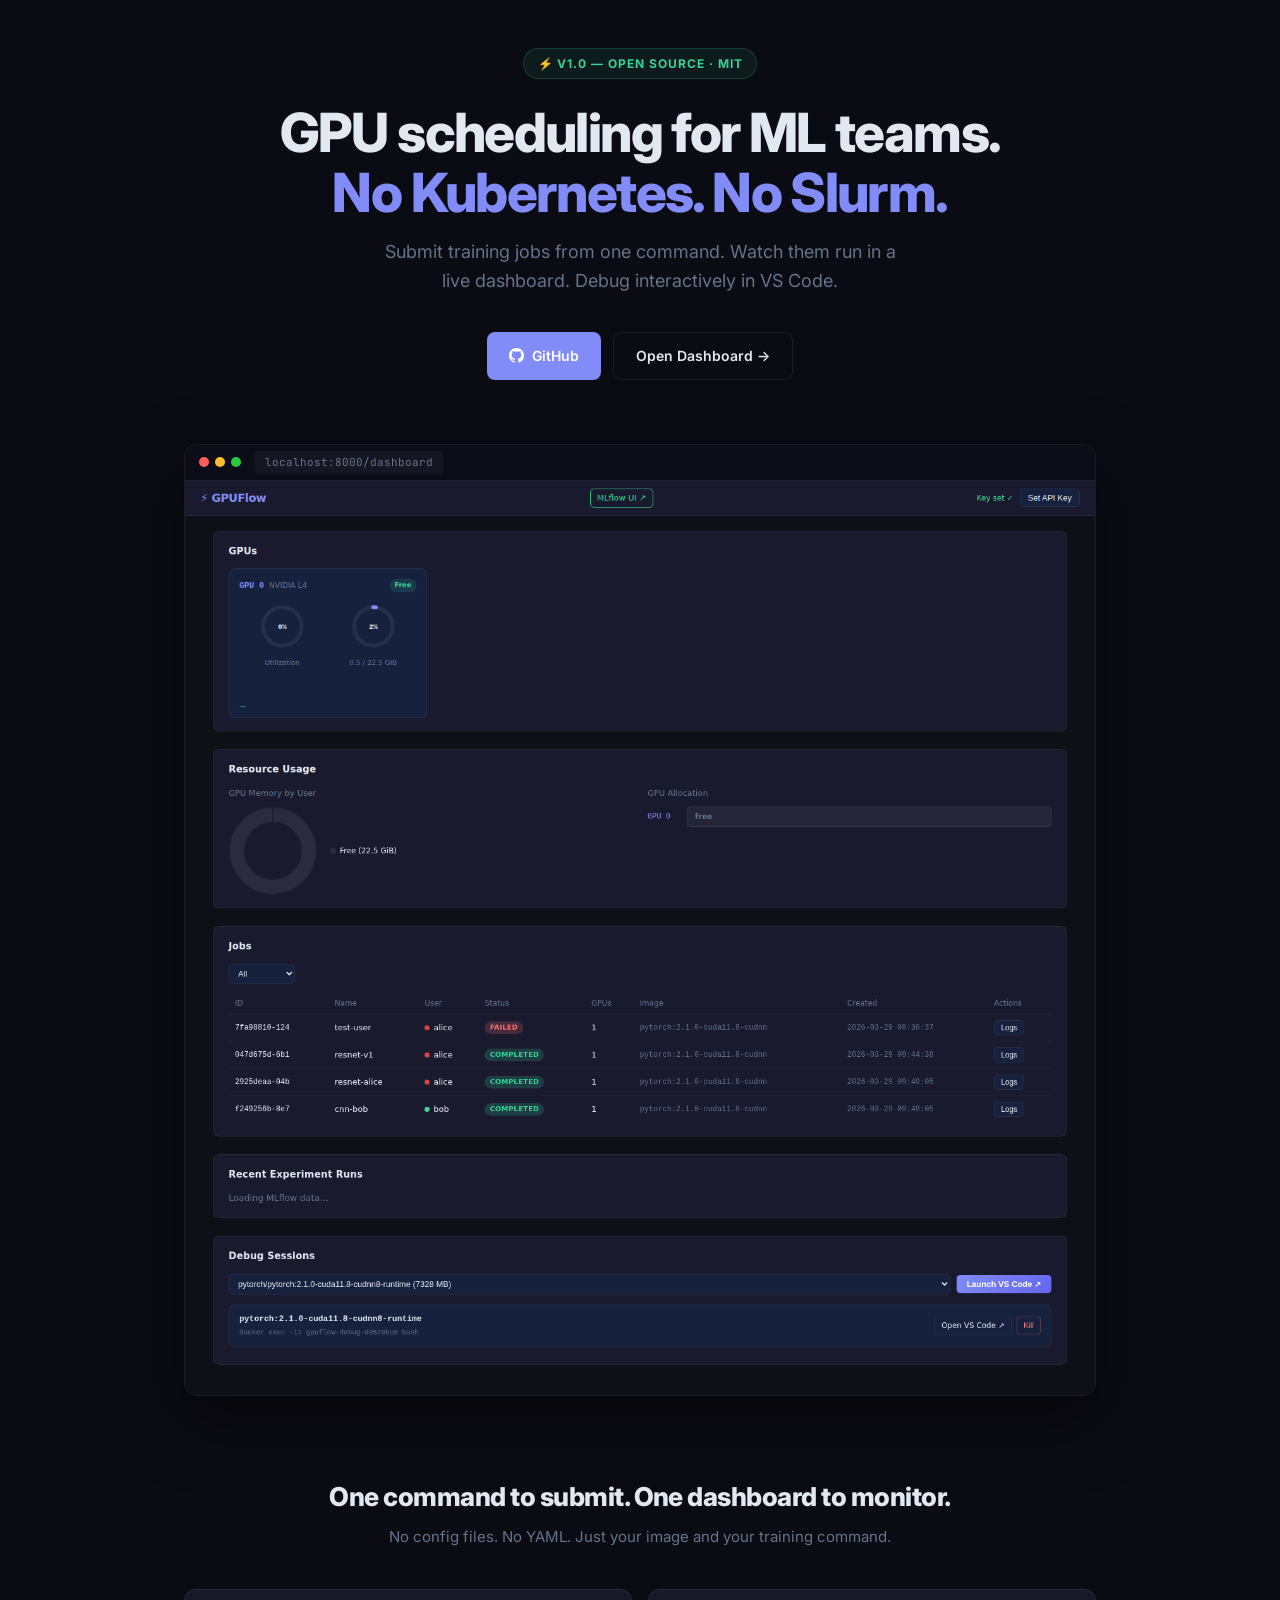
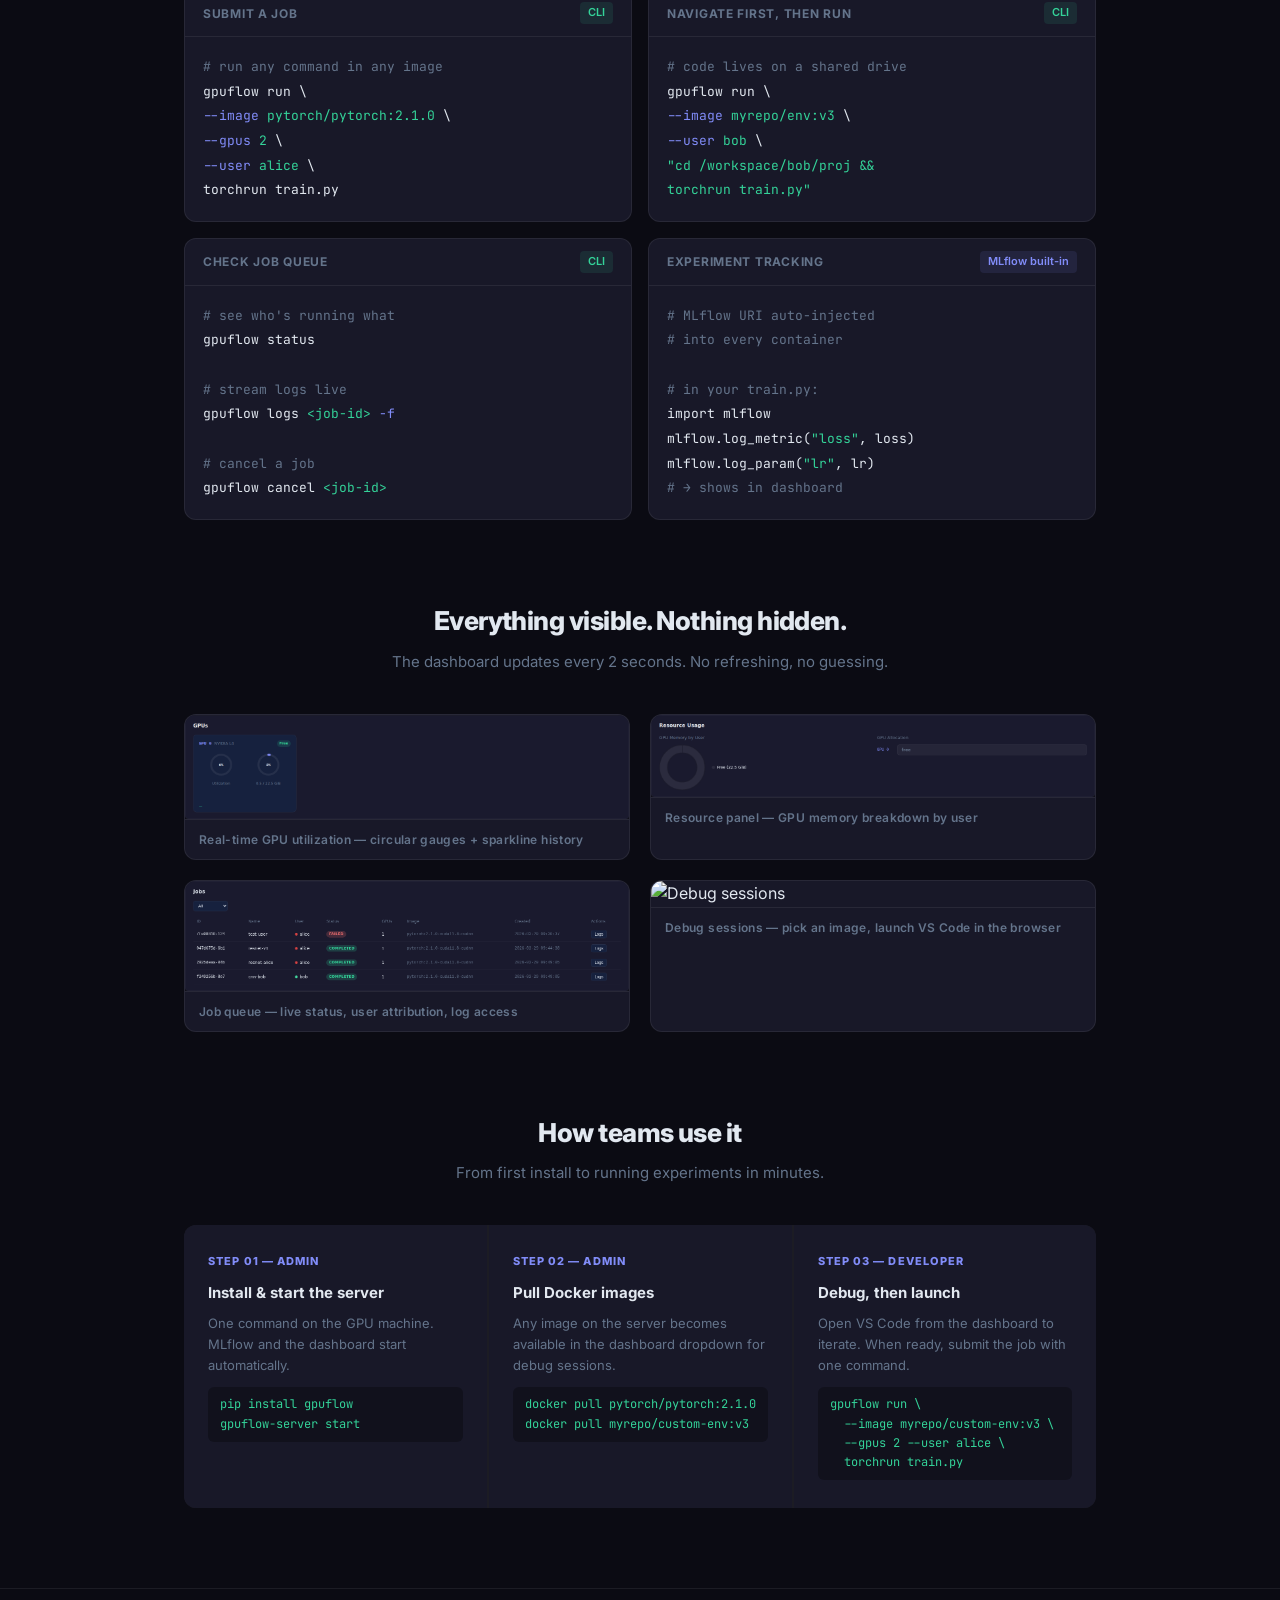
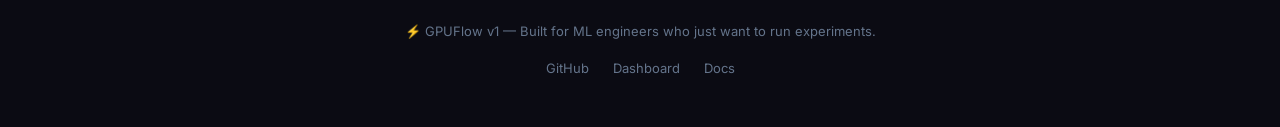
==== landing/index.html @ 81c9446c "feat: landing page, simplified CLI, MLflow proxy fix - Add landing/index.html — showcase page with d" ====
<!DOCTYPE html>
<html lang="en">
<head>
  <meta charset="UTF-8" />
  <meta name="viewport" content="width=device-width, initial-scale=1.0" />
  <title>GPUFlow v1 — GPU Scheduling for ML Teams</title>
  <link rel="preconnect" href="https://fonts.googleapis.com" />
  <link href="https://fonts.googleapis.com/css2?family=Inter:wght@400;500;600;700;800&family=JetBrains+Mono:wght@400;500&display=swap" rel="stylesheet" />
  <style>
    *, *::before, *::after { box-sizing: border-box; margin: 0; padding: 0; }

    :root {
      --bg:      #0b0b13;
      --surface: #13131f;
      --card:    #181828;
      --border:  rgba(255,255,255,0.07);
      --accent:  #818cf8;
      --green:   #34d399;
      --text:    #e2e8f0;
      --muted:   #64748b;
      --mono:    "JetBrains Mono", monospace;
    }

    body {
      background: var(--bg);
      color: var(--text);
      font-family: "Inter", sans-serif;
      font-size: 16px;
      line-height: 1.6;
      -webkit-font-smoothing: antialiased;
    }

    a { color: var(--accent); text-decoration: none; }

    .wrap {
      max-width: 960px;
      margin: 0 auto;
      padding: 0 24px;
    }

    /* ── HEADER ── */
    header {
      padding: 48px 0 0;
      text-align: center;
    }

    .version-badge {
      display: inline-flex;
      align-items: center;
      gap: 6px;
      background: rgba(52,211,153,0.08);
      border: 1px solid rgba(52,211,153,0.2);
      color: var(--green);
      font-size: 12px;
      font-weight: 700;
      letter-spacing: 0.08em;
      text-transform: uppercase;
      padding: 5px 14px;
      border-radius: 100px;
      margin-bottom: 24px;
    }

    header h1 {
      font-size: clamp(32px, 5vw, 54px);
      font-weight: 800;
      line-height: 1.1;
      letter-spacing: -0.03em;
      margin-bottom: 16px;
    }

    header h1 .accent { color: var(--accent); }

    header p {
      font-size: 18px;
      color: var(--muted);
      max-width: 520px;
      margin: 0 auto 36px;
      line-height: 1.6;
    }

    .header-links {
      display: flex;
      gap: 12px;
      justify-content: center;
      flex-wrap: wrap;
      margin-bottom: 64px;
    }

    .btn {
      display: inline-flex;
      align-items: center;
      gap: 8px;
      padding: 12px 22px;
      border-radius: 8px;
      font-weight: 600;
      font-size: 14px;
      transition: opacity 0.15s;
    }
    .btn:hover { opacity: 0.85; text-decoration: none; }
    .btn-accent { background: var(--accent); color: #fff; }
    .btn-outline { background: transparent; border: 1px solid var(--border); color: var(--text); }

    /* ── HERO SCREENSHOT ── */
    .hero-shot {
      border-radius: 12px;
      overflow: hidden;
      border: 1px solid var(--border);
      box-shadow: 0 24px 64px rgba(0,0,0,0.5);
      margin-bottom: 80px;
    }

    .chrome-bar {
      background: #0d0d1a;
      height: 36px;
      display: flex;
      align-items: center;
      padding: 0 14px;
      gap: 6px;
      border-bottom: 1px solid var(--border);
    }

    .dot { width: 10px; height: 10px; border-radius: 50%; }
    .dot-r { background: #ff5f57; }
    .dot-y { background: #ffbd2e; }
    .dot-g { background: #28c840; }

    .chrome-url {
      margin-left: 8px;
      font-family: var(--mono);
      font-size: 11px;
      color: var(--muted);
      background: rgba(255,255,255,0.04);
      padding: 3px 10px;
      border-radius: 4px;
    }

    .hero-shot img { width: 100%; display: block; }

    /* ── SECTION TITLE ── */
    .section-head {
      text-align: center;
      margin-bottom: 40px;
    }

    .section-head h2 {
      font-size: 26px;
      font-weight: 800;
      letter-spacing: -0.02em;
      margin-bottom: 8px;
    }

    .section-head p {
      color: var(--muted);
      font-size: 15px;
    }

    /* ── COMMANDS ── */
    .commands { padding: 0 0 80px; }

    .cmd-grid {
      display: grid;
      grid-template-columns: 1fr 1fr;
      gap: 16px;
    }

    .cmd-card {
      background: var(--card);
      border: 1px solid var(--border);
      border-radius: 12px;
      overflow: hidden;
    }

    .cmd-card-head {
      padding: 12px 18px;
      border-bottom: 1px solid var(--border);
      display: flex;
      align-items: center;
      gap: 10px;
    }

    .cmd-card-head .label {
      font-size: 12px;
      font-weight: 700;
      color: var(--muted);
      letter-spacing: 0.06em;
      text-transform: uppercase;
    }

    .cmd-card-head .tag {
      margin-left: auto;
      font-size: 11px;
      font-weight: 600;
      padding: 2px 8px;
      border-radius: 4px;
    }

    .tag-new { background: rgba(52,211,153,0.1); color: var(--green); }
    .tag-mlflow { background: rgba(129,140,248,0.1); color: var(--accent); }

    .cmd-body {
      padding: 18px;
      font-family: var(--mono);
      font-size: 13px;
      line-height: 1.9;
    }

    .cmd-body .line { display: block; }
    .c  { color: var(--muted); }         /* comment */
    .k  { color: var(--accent); }        /* keyword / flag */
    .v  { color: var(--green); }         /* value */
    .cmd-body .plain { color: var(--text); }

    /* ── SCREENSHOT GRID ── */
    .shots { padding: 0 0 80px; }

    .shot-grid {
      display: grid;
      grid-template-columns: 1fr 1fr;
      gap: 20px;
    }

    .shot-card {
      border-radius: 12px;
      overflow: hidden;
      border: 1px solid var(--border);
      background: var(--card);
    }

    .shot-card .cap {
      padding: 10px 14px;
      font-size: 12px;
      font-weight: 600;
      color: var(--muted);
      border-top: 1px solid var(--border);
      letter-spacing: 0.03em;
    }

    .shot-card img { width: 100%; display: block; }

    /* ── WORKFLOW ── */
    .workflow { padding: 0 0 80px; }

    .flow-steps {
      display: grid;
      grid-template-columns: repeat(3, 1fr);
      gap: 2px;
      background: var(--border);
      border-radius: 12px;
      overflow: hidden;
    }

    .flow-step {
      background: var(--card);
      padding: 28px 24px;
    }

    .flow-num {
      font-size: 11px;
      font-weight: 800;
      color: var(--accent);
      letter-spacing: 0.1em;
      text-transform: uppercase;
      margin-bottom: 10px;
    }

    .flow-step h3 {
      font-size: 15px;
      font-weight: 700;
      margin-bottom: 8px;
    }

    .flow-step p {
      font-size: 13px;
      color: var(--muted);
      line-height: 1.6;
    }

    .flow-code {
      margin-top: 12px;
      font-family: var(--mono);
      font-size: 12px;
      color: var(--green);
      background: rgba(0,0,0,0.3);
      padding: 8px 12px;
      border-radius: 6px;
      white-space: pre;
    }

    /* ── FOOTER ── */
    footer {
      border-top: 1px solid var(--border);
      padding: 32px 0 48px;
      text-align: center;
    }

    footer p {
      font-size: 13px;
      color: var(--muted);
      margin-bottom: 16px;
    }

    footer .links {
      display: flex;
      gap: 24px;
      justify-content: center;
    }

    footer .links a {
      font-size: 13px;
      color: var(--muted);
    }

    footer .links a:hover { color: var(--text); }

    @media (max-width: 680px) {
      .cmd-grid, .shot-grid, .flow-steps { grid-template-columns: 1fr; }
    }
  </style>
</head>
<body>

<div class="wrap">

  <!-- HEADER -->
  <header>
    <div class="version-badge">⚡ v1.0 — Open Source · MIT</div>
    <h1>GPU scheduling for ML teams.<br><span class="accent">No Kubernetes. No Slurm.</span></h1>
    <p>Submit training jobs from one command. Watch them run in a live dashboard. Debug interactively in VS Code.</p>
    <div class="header-links">
      <a href="https://github.com/ajayrafa25/gpuflow" class="btn btn-accent" target="_blank">
        <svg width="15" height="15" viewBox="0 0 24 24" fill="currentColor"><path d="M12 0C5.37 0 0 5.37 0 12c0 5.31 3.435 9.795 8.205 11.385.6.105.825-.255.825-.57 0-.285-.015-1.23-.015-2.235-3.015.555-3.795-.735-4.035-1.41-.135-.345-.72-1.41-1.23-1.695-.42-.225-1.02-.78-.015-.795.945-.015 1.62.87 1.845 1.23 1.08 1.815 2.805 1.305 3.495.99.105-.78.42-1.305.765-1.605-2.67-.3-5.46-1.335-5.46-5.925 0-1.305.465-2.385 1.23-3.225-.12-.3-.54-1.53.12-3.18 0 0 1.005-.315 3.3 1.23.96-.27 1.98-.405 3-.405s2.04.135 3 .405c2.295-1.56 3.3-1.23 3.3-1.23.66 1.65.24 2.88.12 3.18.765.84 1.23 1.905 1.23 3.225 0 4.605-2.805 5.625-5.475 5.925.435.375.81 1.095.81 2.22 0 1.605-.015 2.895-.015 3.3 0 .315.225.69.825.57A12.02 12.02 0 0 0 24 12c0-6.63-5.37-12-12-12z"/></svg>
        GitHub
      </a>
      <a href="/dashboard" class="btn btn-outline">Open Dashboard →</a>
    </div>

    <!-- Hero screenshot -->
    <div class="hero-shot">
      <div class="chrome-bar">
        <div class="dot dot-r"></div>
        <div class="dot dot-y"></div>
        <div class="dot dot-g"></div>
        <span class="chrome-url">localhost:8000/dashboard</span>
      </div>
      <img src="/screenshots/01_full_dashboard.png" alt="GPUFlow dashboard" />
    </div>
  </header>

  <!-- COMMANDS -->
  <section class="commands">
    <div class="section-head">
      <h2>One command to submit. One dashboard to monitor.</h2>
      <p>No config files. No YAML. Just your image and your training command.</p>
    </div>

    <div class="cmd-grid">

      <div class="cmd-card">
        <div class="cmd-card-head">
          <span class="label">Submit a job</span>
          <span class="tag tag-new">CLI</span>
        </div>
        <div class="cmd-body">
          <span class="line c"># run any command in any image</span>
          <span class="line plain">gpuflow run \</span>
          <span class="line"><span class="k">  --image</span> <span class="v">pytorch/pytorch:2.1.0</span> \</span>
          <span class="line"><span class="k">  --gpus</span> <span class="v">2</span> \</span>
          <span class="line"><span class="k">  --user</span> <span class="v">alice</span> \</span>
          <span class="line plain">  torchrun train.py</span>
        </div>
      </div>

      <div class="cmd-card">
        <div class="cmd-card-head">
          <span class="label">Navigate first, then run</span>
          <span class="tag tag-new">CLI</span>
        </div>
        <div class="cmd-body">
          <span class="line c"># code lives on a shared drive</span>
          <span class="line plain">gpuflow run \</span>
          <span class="line"><span class="k">  --image</span> <span class="v">myrepo/env:v3</span> \</span>
          <span class="line"><span class="k">  --user</span> <span class="v">bob</span> \</span>
          <span class="line plain">  <span class="v">"cd /workspace/bob/proj &&</span></span>
          <span class="line"><span class="v">   torchrun train.py"</span></span>
        </div>
      </div>

      <div class="cmd-card">
        <div class="cmd-card-head">
          <span class="label">Check job queue</span>
          <span class="tag tag-new">CLI</span>
        </div>
        <div class="cmd-body">
          <span class="line c"># see who's running what</span>
          <span class="line plain">gpuflow status</span>
          <span class="line">&nbsp;</span>
          <span class="line c"># stream logs live</span>
          <span class="line plain">gpuflow logs <span class="v">&lt;job-id&gt;</span> <span class="k">-f</span></span>
          <span class="line">&nbsp;</span>
          <span class="line c"># cancel a job</span>
          <span class="line plain">gpuflow cancel <span class="v">&lt;job-id&gt;</span></span>
        </div>
      </div>

      <div class="cmd-card">
        <div class="cmd-card-head">
          <span class="label">Experiment tracking</span>
          <span class="tag tag-mlflow">MLflow built-in</span>
        </div>
        <div class="cmd-body">
          <span class="line c"># MLflow URI auto-injected</span>
          <span class="line c"># into every container</span>
          <span class="line">&nbsp;</span>
          <span class="line c"># in your train.py:</span>
          <span class="line plain">import mlflow</span>
          <span class="line plain">mlflow.log_metric(<span class="v">"loss"</span>, loss)</span>
          <span class="line plain">mlflow.log_param(<span class="v">"lr"</span>, lr)</span>
          <span class="line c"># → shows in dashboard</span>
        </div>
      </div>

    </div>
  </section>

  <!-- SCREENSHOTS -->
  <section class="shots">
    <div class="section-head">
      <h2>Everything visible. Nothing hidden.</h2>
      <p>The dashboard updates every 2 seconds. No refreshing, no guessing.</p>
    </div>

    <div class="shot-grid">
      <div class="shot-card">
        <img src="/screenshots/02_gpu_cards.png" alt="GPU utilization gauges" />
        <div class="cap">Real-time GPU utilization — circular gauges + sparkline history</div>
      </div>
      <div class="shot-card">
        <img src="/screenshots/03_resource_usage.png" alt="Resource usage by user" />
        <div class="cap">Resource panel — GPU memory breakdown by user</div>
      </div>
      <div class="shot-card">
        <img src="/screenshots/04_jobs_table.png" alt="Job queue table" />
        <div class="cap">Job queue — live status, user attribution, log access</div>
      </div>
      <div class="shot-card">
        <img src="/screenshots/05_debug_sessions.png" alt="Debug sessions" />
        <div class="cap">Debug sessions — pick an image, launch VS Code in the browser</div>
      </div>
    </div>
  </section>

  <!-- WORKFLOW -->
  <section class="workflow">
    <div class="section-head">
      <h2>How teams use it</h2>
      <p>From first install to running experiments in minutes.</p>
    </div>

    <div class="flow-steps">
      <div class="flow-step">
        <div class="flow-num">Step 01 — Admin</div>
        <h3>Install &amp; start the server</h3>
        <p>One command on the GPU machine. MLflow and the dashboard start automatically.</p>
        <div class="flow-code">pip install gpuflow
gpuflow-server start</div>
      </div>
      <div class="flow-step">
        <div class="flow-num">Step 02 — Admin</div>
        <h3>Pull Docker images</h3>
        <p>Any image on the server becomes available in the dashboard dropdown for debug sessions.</p>
        <div class="flow-code">docker pull pytorch/pytorch:2.1.0
docker pull myrepo/custom-env:v3</div>
      </div>
      <div class="flow-step">
        <div class="flow-num">Step 03 — Developer</div>
        <h3>Debug, then launch</h3>
        <p>Open VS Code from the dashboard to iterate. When ready, submit the job with one command.</p>
        <div class="flow-code">gpuflow run \
  --image myrepo/custom-env:v3 \
  --gpus 2 --user alice \
  torchrun train.py</div>
      </div>
    </div>
  </section>

</div>

<!-- FOOTER -->
<footer>
  <div class="wrap">
    <p>⚡ GPUFlow v1 — Built for ML engineers who just want to run experiments.</p>
    <div class="links">
      <a href="https://github.com/ajayrafa25/gpuflow" target="_blank">GitHub</a>
      <a href="/dashboard">Dashboard</a>
      <a href="https://github.com/ajayrafa25/gpuflow#readme" target="_blank">Docs</a>
    </div>
  </div>
</footer>

</body>
</html>
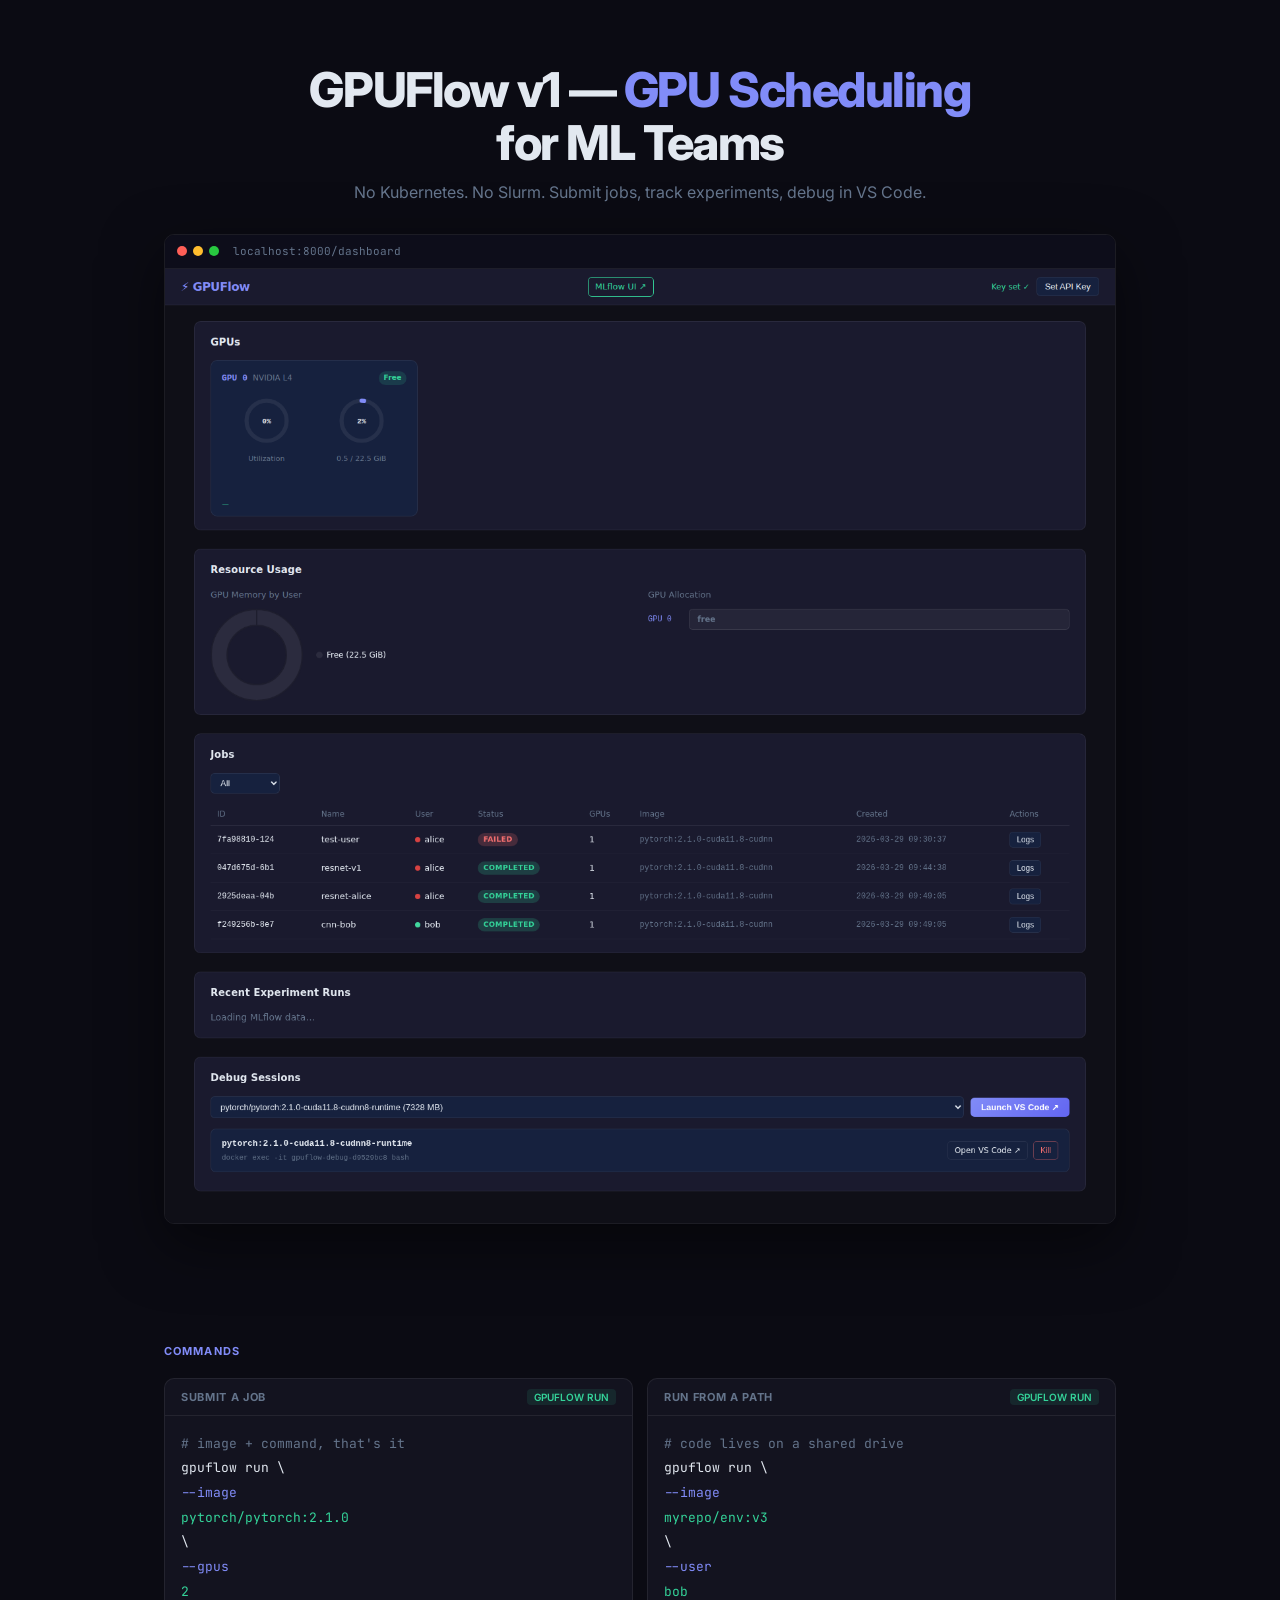
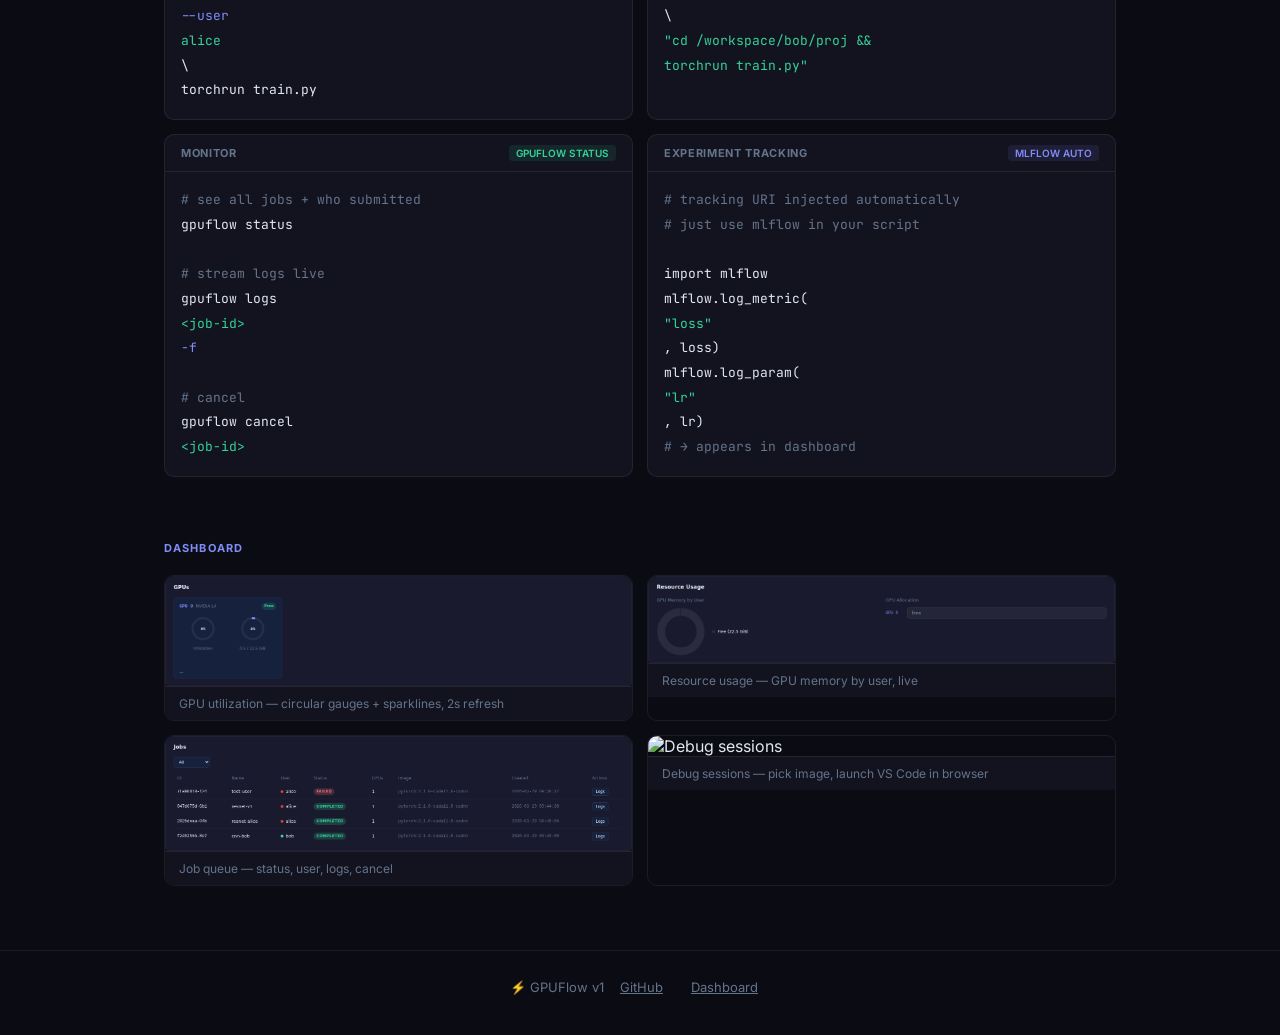
==== commit e94727ff: "feat: simplify landing page to screenshots + commands only" ====
--- a/landing/index.html
+++ b/landing/index.html
@@ -3,498 +3,284 @@
 <head>
   <meta charset="UTF-8" />
   <meta name="viewport" content="width=device-width, initial-scale=1.0" />
-  <title>GPUFlow v1 — GPU Scheduling for ML Teams</title>
-  <link rel="preconnect" href="https://fonts.googleapis.com" />
-  <link href="https://fonts.googleapis.com/css2?family=Inter:wght@400;500;600;700;800&family=JetBrains+Mono:wght@400;500&display=swap" rel="stylesheet" />
+  <title>GPUFlow v1</title>
+  <link href="https://fonts.googleapis.com/css2?family=Inter:wght@400;600;700;800&family=JetBrains+Mono:wght@400;500&display=swap" rel="stylesheet" />
   <style>
     *, *::before, *::after { box-sizing: border-box; margin: 0; padding: 0; }
 
     :root {
-      --bg:      #0b0b13;
-      --surface: #13131f;
-      --card:    #181828;
-      --border:  rgba(255,255,255,0.07);
-      --accent:  #818cf8;
-      --green:   #34d399;
-      --text:    #e2e8f0;
-      --muted:   #64748b;
-      --mono:    "JetBrains Mono", monospace;
+      --bg:     #0b0b13;
+      --card:   #13131f;
+      --border: rgba(255,255,255,0.07);
+      --accent: #818cf8;
+      --green:  #34d399;
+      --text:   #e2e8f0;
+      --muted:  #64748b;
+      --mono:   "JetBrains Mono", monospace;
     }
 
     body {
       background: var(--bg);
       color: var(--text);
       font-family: "Inter", sans-serif;
+      -webkit-font-smoothing: antialiased;
+    }
+
+    .wrap { max-width: 1000px; margin: 0 auto; padding: 0 24px; }
+
+    /* ── HERO ── */
+    .hero {
+      padding: 64px 0 56px;
+      text-align: center;
+    }
+
+    .hero h1 {
+      font-size: clamp(28px, 4vw, 48px);
+      font-weight: 800;
+      letter-spacing: -0.03em;
+      line-height: 1.1;
+      margin-bottom: 12px;
+    }
+
+    .hero h1 span { color: var(--accent); }
+
+    .hero p {
       font-size: 16px;
-      line-height: 1.6;
-      -webkit-font-smoothing: antialiased;
-    }
-
-    a { color: var(--accent); text-decoration: none; }
-
-    .wrap {
-      max-width: 960px;
-      margin: 0 auto;
-      padding: 0 24px;
-    }
-
-    /* ── HEADER ── */
-    header {
-      padding: 48px 0 0;
-      text-align: center;
-    }
-
-    .version-badge {
-      display: inline-flex;
-      align-items: center;
-      gap: 6px;
-      background: rgba(52,211,153,0.08);
-      border: 1px solid rgba(52,211,153,0.2);
-      color: var(--green);
-      font-size: 12px;
-      font-weight: 700;
-      letter-spacing: 0.08em;
-      text-transform: uppercase;
-      padding: 5px 14px;
-      border-radius: 100px;
-      margin-bottom: 24px;
-    }
-
-    header h1 {
-      font-size: clamp(32px, 5vw, 54px);
-      font-weight: 800;
-      line-height: 1.1;
-      letter-spacing: -0.03em;
-      margin-bottom: 16px;
-    }
-
-    header h1 .accent { color: var(--accent); }
-
-    header p {
-      font-size: 18px;
-      color: var(--muted);
-      max-width: 520px;
-      margin: 0 auto 36px;
-      line-height: 1.6;
-    }
-
-    .header-links {
-      display: flex;
-      gap: 12px;
-      justify-content: center;
-      flex-wrap: wrap;
-      margin-bottom: 64px;
-    }
-
-    .btn {
-      display: inline-flex;
-      align-items: center;
-      gap: 8px;
-      padding: 12px 22px;
-      border-radius: 8px;
-      font-weight: 600;
-      font-size: 14px;
-      transition: opacity 0.15s;
-    }
-    .btn:hover { opacity: 0.85; text-decoration: none; }
-    .btn-accent { background: var(--accent); color: #fff; }
-    .btn-outline { background: transparent; border: 1px solid var(--border); color: var(--text); }
-
-    /* ── HERO SCREENSHOT ── */
-    .hero-shot {
-      border-radius: 12px;
+      color: var(--muted);
+      margin-bottom: 32px;
+    }
+
+    /* full-width dashboard shot */
+    .dash-shot {
+      border-radius: 10px;
       overflow: hidden;
       border: 1px solid var(--border);
-      box-shadow: 0 24px 64px rgba(0,0,0,0.5);
-      margin-bottom: 80px;
-    }
-
-    .chrome-bar {
+      box-shadow: 0 20px 60px rgba(0,0,0,0.5);
+    }
+    .chrome {
       background: #0d0d1a;
-      height: 36px;
+      height: 34px;
       display: flex;
       align-items: center;
-      padding: 0 14px;
+      padding: 0 12px;
       gap: 6px;
       border-bottom: 1px solid var(--border);
     }
-
     .dot { width: 10px; height: 10px; border-radius: 50%; }
-    .dot-r { background: #ff5f57; }
-    .dot-y { background: #ffbd2e; }
-    .dot-g { background: #28c840; }
-
-    .chrome-url {
+    .r { background: #ff5f57; }
+    .y { background: #ffbd2e; }
+    .g { background: #28c840; }
+    .chrome span {
       margin-left: 8px;
       font-family: var(--mono);
       font-size: 11px;
       color: var(--muted);
-      background: rgba(255,255,255,0.04);
-      padding: 3px 10px;
-      border-radius: 4px;
-    }
-
-    .hero-shot img { width: 100%; display: block; }
-
-    /* ── SECTION TITLE ── */
-    .section-head {
-      text-align: center;
-      margin-bottom: 40px;
-    }
-
-    .section-head h2 {
-      font-size: 26px;
-      font-weight: 800;
-      letter-spacing: -0.02em;
-      margin-bottom: 8px;
-    }
-
-    .section-head p {
-      color: var(--muted);
-      font-size: 15px;
+    }
+    .dash-shot img { width: 100%; display: block; }
+
+    /* ── SECTION LABEL ── */
+    .label {
+      font-size: 11px;
+      font-weight: 700;
+      letter-spacing: 0.1em;
+      text-transform: uppercase;
+      color: var(--accent);
+      margin-bottom: 20px;
     }
 
     /* ── COMMANDS ── */
-    .commands { padding: 0 0 80px; }
+    .cmds { padding: 64px 0; }
 
     .cmd-grid {
       display: grid;
       grid-template-columns: 1fr 1fr;
-      gap: 16px;
+      gap: 14px;
     }
 
     .cmd-card {
       background: var(--card);
       border: 1px solid var(--border);
-      border-radius: 12px;
+      border-radius: 10px;
       overflow: hidden;
     }
 
-    .cmd-card-head {
-      padding: 12px 18px;
+    .cmd-title {
+      padding: 10px 16px;
+      font-size: 11px;
+      font-weight: 700;
+      color: var(--muted);
+      letter-spacing: 0.06em;
+      text-transform: uppercase;
       border-bottom: 1px solid var(--border);
       display: flex;
       align-items: center;
-      gap: 10px;
-    }
-
-    .cmd-card-head .label {
-      font-size: 12px;
-      font-weight: 700;
-      color: var(--muted);
-      letter-spacing: 0.06em;
-      text-transform: uppercase;
-    }
-
-    .cmd-card-head .tag {
-      margin-left: auto;
-      font-size: 11px;
+      justify-content: space-between;
+    }
+
+    .cmd-title .pill {
+      font-size: 10px;
+      padding: 2px 7px;
+      border-radius: 4px;
       font-weight: 600;
-      padding: 2px 8px;
-      border-radius: 4px;
-    }
-
-    .tag-new { background: rgba(52,211,153,0.1); color: var(--green); }
-    .tag-mlflow { background: rgba(129,140,248,0.1); color: var(--accent); }
+      letter-spacing: 0;
+    }
+    .pill-green { background: rgba(52,211,153,0.1); color: var(--green); }
+    .pill-accent { background: rgba(129,140,248,0.1); color: var(--accent); }
 
     .cmd-body {
-      padding: 18px;
+      padding: 16px;
       font-family: var(--mono);
       font-size: 13px;
       line-height: 1.9;
     }
-
-    .cmd-body .line { display: block; }
-    .c  { color: var(--muted); }         /* comment */
-    .k  { color: var(--accent); }        /* keyword / flag */
-    .v  { color: var(--green); }         /* value */
-    .cmd-body .plain { color: var(--text); }
-
-    /* ── SCREENSHOT GRID ── */
-    .shots { padding: 0 0 80px; }
+    .cmd-body span { display: block; }
+    .c { color: var(--muted); }
+    .k { color: var(--accent); }
+    .v { color: var(--green); }
+    .t { color: var(--text); }
+
+    /* ── SCREENSHOTS ── */
+    .shots { padding: 0 0 64px; }
 
     .shot-grid {
       display: grid;
       grid-template-columns: 1fr 1fr;
-      gap: 20px;
-    }
-
-    .shot-card {
-      border-radius: 12px;
+      gap: 14px;
+    }
+
+    .shot {
+      border-radius: 10px;
       overflow: hidden;
       border: 1px solid var(--border);
+    }
+    .shot img { width: 100%; display: block; }
+    .shot-cap {
+      padding: 9px 14px;
+      font-size: 12px;
+      color: var(--muted);
+      border-top: 1px solid var(--border);
       background: var(--card);
-    }
-
-    .shot-card .cap {
-      padding: 10px 14px;
-      font-size: 12px;
-      font-weight: 600;
-      color: var(--muted);
-      border-top: 1px solid var(--border);
-      letter-spacing: 0.03em;
-    }
-
-    .shot-card img { width: 100%; display: block; }
-
-    /* ── WORKFLOW ── */
-    .workflow { padding: 0 0 80px; }
-
-    .flow-steps {
-      display: grid;
-      grid-template-columns: repeat(3, 1fr);
-      gap: 2px;
-      background: var(--border);
-      border-radius: 12px;
-      overflow: hidden;
-    }
-
-    .flow-step {
-      background: var(--card);
-      padding: 28px 24px;
-    }
-
-    .flow-num {
-      font-size: 11px;
-      font-weight: 800;
-      color: var(--accent);
-      letter-spacing: 0.1em;
-      text-transform: uppercase;
-      margin-bottom: 10px;
-    }
-
-    .flow-step h3 {
-      font-size: 15px;
-      font-weight: 700;
-      margin-bottom: 8px;
-    }
-
-    .flow-step p {
-      font-size: 13px;
-      color: var(--muted);
-      line-height: 1.6;
-    }
-
-    .flow-code {
-      margin-top: 12px;
-      font-family: var(--mono);
-      font-size: 12px;
-      color: var(--green);
-      background: rgba(0,0,0,0.3);
-      padding: 8px 12px;
-      border-radius: 6px;
-      white-space: pre;
     }
 
     /* ── FOOTER ── */
     footer {
       border-top: 1px solid var(--border);
-      padding: 32px 0 48px;
+      padding: 28px 0 40px;
       text-align: center;
-    }
-
-    footer p {
       font-size: 13px;
       color: var(--muted);
-      margin-bottom: 16px;
-    }
-
-    footer .links {
-      display: flex;
-      gap: 24px;
-      justify-content: center;
-    }
-
-    footer .links a {
-      font-size: 13px;
-      color: var(--muted);
-    }
-
-    footer .links a:hover { color: var(--text); }
-
-    @media (max-width: 680px) {
-      .cmd-grid, .shot-grid, .flow-steps { grid-template-columns: 1fr; }
+    }
+    footer a { color: var(--muted); margin: 0 12px; }
+    footer a:hover { color: var(--text); }
+
+    @media (max-width: 640px) {
+      .cmd-grid, .shot-grid { grid-template-columns: 1fr; }
     }
   </style>
 </head>
 <body>
-
 <div class="wrap">
 
-  <!-- HEADER -->
-  <header>
-    <div class="version-badge">⚡ v1.0 — Open Source · MIT</div>
-    <h1>GPU scheduling for ML teams.<br><span class="accent">No Kubernetes. No Slurm.</span></h1>
-    <p>Submit training jobs from one command. Watch them run in a live dashboard. Debug interactively in VS Code.</p>
-    <div class="header-links">
-      <a href="https://github.com/ajayrafa25/gpuflow" class="btn btn-accent" target="_blank">
-        <svg width="15" height="15" viewBox="0 0 24 24" fill="currentColor"><path d="M12 0C5.37 0 0 5.37 0 12c0 5.31 3.435 9.795 8.205 11.385.6.105.825-.255.825-.57 0-.285-.015-1.23-.015-2.235-3.015.555-3.795-.735-4.035-1.41-.135-.345-.72-1.41-1.23-1.695-.42-.225-1.02-.78-.015-.795.945-.015 1.62.87 1.845 1.23 1.08 1.815 2.805 1.305 3.495.99.105-.78.42-1.305.765-1.605-2.67-.3-5.46-1.335-5.46-5.925 0-1.305.465-2.385 1.23-3.225-.12-.3-.54-1.53.12-3.18 0 0 1.005-.315 3.3 1.23.96-.27 1.98-.405 3-.405s2.04.135 3 .405c2.295-1.56 3.3-1.23 3.3-1.23.66 1.65.24 2.88.12 3.18.765.84 1.23 1.905 1.23 3.225 0 4.605-2.805 5.625-5.475 5.925.435.375.81 1.095.81 2.22 0 1.605-.015 2.895-.015 3.3 0 .315.225.69.825.57A12.02 12.02 0 0 0 24 12c0-6.63-5.37-12-12-12z"/></svg>
-        GitHub
-      </a>
-      <a href="/dashboard" class="btn btn-outline">Open Dashboard →</a>
-    </div>
-
-    <!-- Hero screenshot -->
-    <div class="hero-shot">
-      <div class="chrome-bar">
-        <div class="dot dot-r"></div>
-        <div class="dot dot-y"></div>
-        <div class="dot dot-g"></div>
-        <span class="chrome-url">localhost:8000/dashboard</span>
+  <!-- HERO -->
+  <div class="hero">
+    <h1>GPUFlow v1 — <span>GPU Scheduling</span><br>for ML Teams</h1>
+    <p>No Kubernetes. No Slurm. Submit jobs, track experiments, debug in VS Code.</p>
+    <div class="dash-shot">
+      <div class="chrome">
+        <div class="dot r"></div><div class="dot y"></div><div class="dot g"></div>
+        <span>localhost:8000/dashboard</span>
       </div>
       <img src="/screenshots/01_full_dashboard.png" alt="GPUFlow dashboard" />
     </div>
-  </header>
+  </div>
 
   <!-- COMMANDS -->
-  <section class="commands">
-    <div class="section-head">
-      <h2>One command to submit. One dashboard to monitor.</h2>
-      <p>No config files. No YAML. Just your image and your training command.</p>
-    </div>
-
+  <div class="cmds">
+    <div class="label">Commands</div>
     <div class="cmd-grid">
 
       <div class="cmd-card">
-        <div class="cmd-card-head">
-          <span class="label">Submit a job</span>
-          <span class="tag tag-new">CLI</span>
-        </div>
-        <div class="cmd-body">
-          <span class="line c"># run any command in any image</span>
-          <span class="line plain">gpuflow run \</span>
-          <span class="line"><span class="k">  --image</span> <span class="v">pytorch/pytorch:2.1.0</span> \</span>
-          <span class="line"><span class="k">  --gpus</span> <span class="v">2</span> \</span>
-          <span class="line"><span class="k">  --user</span> <span class="v">alice</span> \</span>
-          <span class="line plain">  torchrun train.py</span>
-        </div>
-      </div>
-
-      <div class="cmd-card">
-        <div class="cmd-card-head">
-          <span class="label">Navigate first, then run</span>
-          <span class="tag tag-new">CLI</span>
-        </div>
-        <div class="cmd-body">
-          <span class="line c"># code lives on a shared drive</span>
-          <span class="line plain">gpuflow run \</span>
-          <span class="line"><span class="k">  --image</span> <span class="v">myrepo/env:v3</span> \</span>
-          <span class="line"><span class="k">  --user</span> <span class="v">bob</span> \</span>
-          <span class="line plain">  <span class="v">"cd /workspace/bob/proj &&</span></span>
-          <span class="line"><span class="v">   torchrun train.py"</span></span>
-        </div>
-      </div>
-
-      <div class="cmd-card">
-        <div class="cmd-card-head">
-          <span class="label">Check job queue</span>
-          <span class="tag tag-new">CLI</span>
-        </div>
-        <div class="cmd-body">
-          <span class="line c"># see who's running what</span>
-          <span class="line plain">gpuflow status</span>
-          <span class="line">&nbsp;</span>
-          <span class="line c"># stream logs live</span>
-          <span class="line plain">gpuflow logs <span class="v">&lt;job-id&gt;</span> <span class="k">-f</span></span>
-          <span class="line">&nbsp;</span>
-          <span class="line c"># cancel a job</span>
-          <span class="line plain">gpuflow cancel <span class="v">&lt;job-id&gt;</span></span>
-        </div>
-      </div>
-
-      <div class="cmd-card">
-        <div class="cmd-card-head">
-          <span class="label">Experiment tracking</span>
-          <span class="tag tag-mlflow">MLflow built-in</span>
-        </div>
-        <div class="cmd-body">
-          <span class="line c"># MLflow URI auto-injected</span>
-          <span class="line c"># into every container</span>
-          <span class="line">&nbsp;</span>
-          <span class="line c"># in your train.py:</span>
-          <span class="line plain">import mlflow</span>
-          <span class="line plain">mlflow.log_metric(<span class="v">"loss"</span>, loss)</span>
-          <span class="line plain">mlflow.log_param(<span class="v">"lr"</span>, lr)</span>
-          <span class="line c"># → shows in dashboard</span>
-        </div>
-      </div>
-
-    </div>
-  </section>
-
-  <!-- SCREENSHOTS -->
-  <section class="shots">
-    <div class="section-head">
-      <h2>Everything visible. Nothing hidden.</h2>
-      <p>The dashboard updates every 2 seconds. No refreshing, no guessing.</p>
-    </div>
-
-    <div class="shot-grid">
-      <div class="shot-card">
-        <img src="/screenshots/02_gpu_cards.png" alt="GPU utilization gauges" />
-        <div class="cap">Real-time GPU utilization — circular gauges + sparkline history</div>
-      </div>
-      <div class="shot-card">
-        <img src="/screenshots/03_resource_usage.png" alt="Resource usage by user" />
-        <div class="cap">Resource panel — GPU memory breakdown by user</div>
-      </div>
-      <div class="shot-card">
-        <img src="/screenshots/04_jobs_table.png" alt="Job queue table" />
-        <div class="cap">Job queue — live status, user attribution, log access</div>
-      </div>
-      <div class="shot-card">
-        <img src="/screenshots/05_debug_sessions.png" alt="Debug sessions" />
-        <div class="cap">Debug sessions — pick an image, launch VS Code in the browser</div>
-      </div>
-    </div>
-  </section>
-
-  <!-- WORKFLOW -->
-  <section class="workflow">
-    <div class="section-head">
-      <h2>How teams use it</h2>
-      <p>From first install to running experiments in minutes.</p>
-    </div>
-
-    <div class="flow-steps">
-      <div class="flow-step">
-        <div class="flow-num">Step 01 — Admin</div>
-        <h3>Install &amp; start the server</h3>
-        <p>One command on the GPU machine. MLflow and the dashboard start automatically.</p>
-        <div class="flow-code">pip install gpuflow
-gpuflow-server start</div>
-      </div>
-      <div class="flow-step">
-        <div class="flow-num">Step 02 — Admin</div>
-        <h3>Pull Docker images</h3>
-        <p>Any image on the server becomes available in the dashboard dropdown for debug sessions.</p>
-        <div class="flow-code">docker pull pytorch/pytorch:2.1.0
-docker pull myrepo/custom-env:v3</div>
-      </div>
-      <div class="flow-step">
-        <div class="flow-num">Step 03 — Developer</div>
-        <h3>Debug, then launch</h3>
-        <p>Open VS Code from the dashboard to iterate. When ready, submit the job with one command.</p>
-        <div class="flow-code">gpuflow run \
-  --image myrepo/custom-env:v3 \
-  --gpus 2 --user alice \
-  torchrun train.py</div>
-      </div>
-    </div>
-  </section>
-
-</div>
-
-<!-- FOOTER -->
-<footer>
-  <div class="wrap">
-    <p>⚡ GPUFlow v1 — Built for ML engineers who just want to run experiments.</p>
-    <div class="links">
-      <a href="https://github.com/ajayrafa25/gpuflow" target="_blank">GitHub</a>
-      <a href="/dashboard">Dashboard</a>
-      <a href="https://github.com/ajayrafa25/gpuflow#readme" target="_blank">Docs</a>
+        <div class="cmd-title">Submit a job <span class="pill pill-green">gpuflow run</span></div>
+        <div class="cmd-body">
+          <span class="c"># image + command, that's it</span>
+          <span class="t">gpuflow run \</span>
+          <span><span class="k">  --image</span> <span class="v">pytorch/pytorch:2.1.0</span> \</span>
+          <span><span class="k">  --gpus</span> <span class="v">2</span> <span class="k">--user</span> <span class="v">alice</span> \</span>
+          <span class="t">  torchrun train.py</span>
+        </div>
+      </div>
+
+      <div class="cmd-card">
+        <div class="cmd-title">Run from a path <span class="pill pill-green">gpuflow run</span></div>
+        <div class="cmd-body">
+          <span class="c"># code lives on a shared drive</span>
+          <span class="t">gpuflow run \</span>
+          <span><span class="k">  --image</span> <span class="v">myrepo/env:v3</span> \</span>
+          <span><span class="k">  --user</span> <span class="v">bob</span> \</span>
+          <span class="v">  "cd /workspace/bob/proj &&</span>
+          <span class="v">   torchrun train.py"</span>
+        </div>
+      </div>
+
+      <div class="cmd-card">
+        <div class="cmd-title">Monitor <span class="pill pill-green">gpuflow status</span></div>
+        <div class="cmd-body">
+          <span class="c"># see all jobs + who submitted</span>
+          <span class="t">gpuflow status</span>
+          <span>&nbsp;</span>
+          <span class="c"># stream logs live</span>
+          <span class="t">gpuflow logs <span class="v">&lt;job-id&gt;</span> <span class="k">-f</span></span>
+          <span>&nbsp;</span>
+          <span class="c"># cancel</span>
+          <span class="t">gpuflow cancel <span class="v">&lt;job-id&gt;</span></span>
+        </div>
+      </div>
+
+      <div class="cmd-card">
+        <div class="cmd-title">Experiment tracking <span class="pill pill-accent">MLflow auto</span></div>
+        <div class="cmd-body">
+          <span class="c"># tracking URI injected automatically</span>
+          <span class="c"># just use mlflow in your script</span>
+          <span>&nbsp;</span>
+          <span class="t">import mlflow</span>
+          <span class="t">mlflow.log_metric(<span class="v">"loss"</span>, loss)</span>
+          <span class="t">mlflow.log_param(<span class="v">"lr"</span>, lr)</span>
+          <span class="c"># → appears in dashboard</span>
+        </div>
+      </div>
+
     </div>
   </div>
+
+  <!-- SCREENSHOTS -->
+  <div class="shots">
+    <div class="label">Dashboard</div>
+    <div class="shot-grid">
+      <div class="shot">
+        <img src="/screenshots/02_gpu_cards.png" alt="GPU gauges" />
+        <div class="shot-cap">GPU utilization — circular gauges + sparklines, 2s refresh</div>
+      </div>
+      <div class="shot">
+        <img src="/screenshots/03_resource_usage.png" alt="Resource by user" />
+        <div class="shot-cap">Resource usage — GPU memory by user, live</div>
+      </div>
+      <div class="shot">
+        <img src="/screenshots/04_jobs_table.png" alt="Job queue" />
+        <div class="shot-cap">Job queue — status, user, logs, cancel</div>
+      </div>
+      <div class="shot">
+        <img src="/screenshots/05_debug_sessions.png" alt="Debug sessions" />
+        <div class="shot-cap">Debug sessions — pick image, launch VS Code in browser</div>
+      </div>
+    </div>
+  </div>
+
+</div>
+
+<footer>
+  <span>⚡ GPUFlow v1</span>
+  <a href="https://github.com/ajayrafa25/gpuflow" target="_blank">GitHub</a>
+  <a href="/dashboard">Dashboard</a>
 </footer>
 
 </body>
